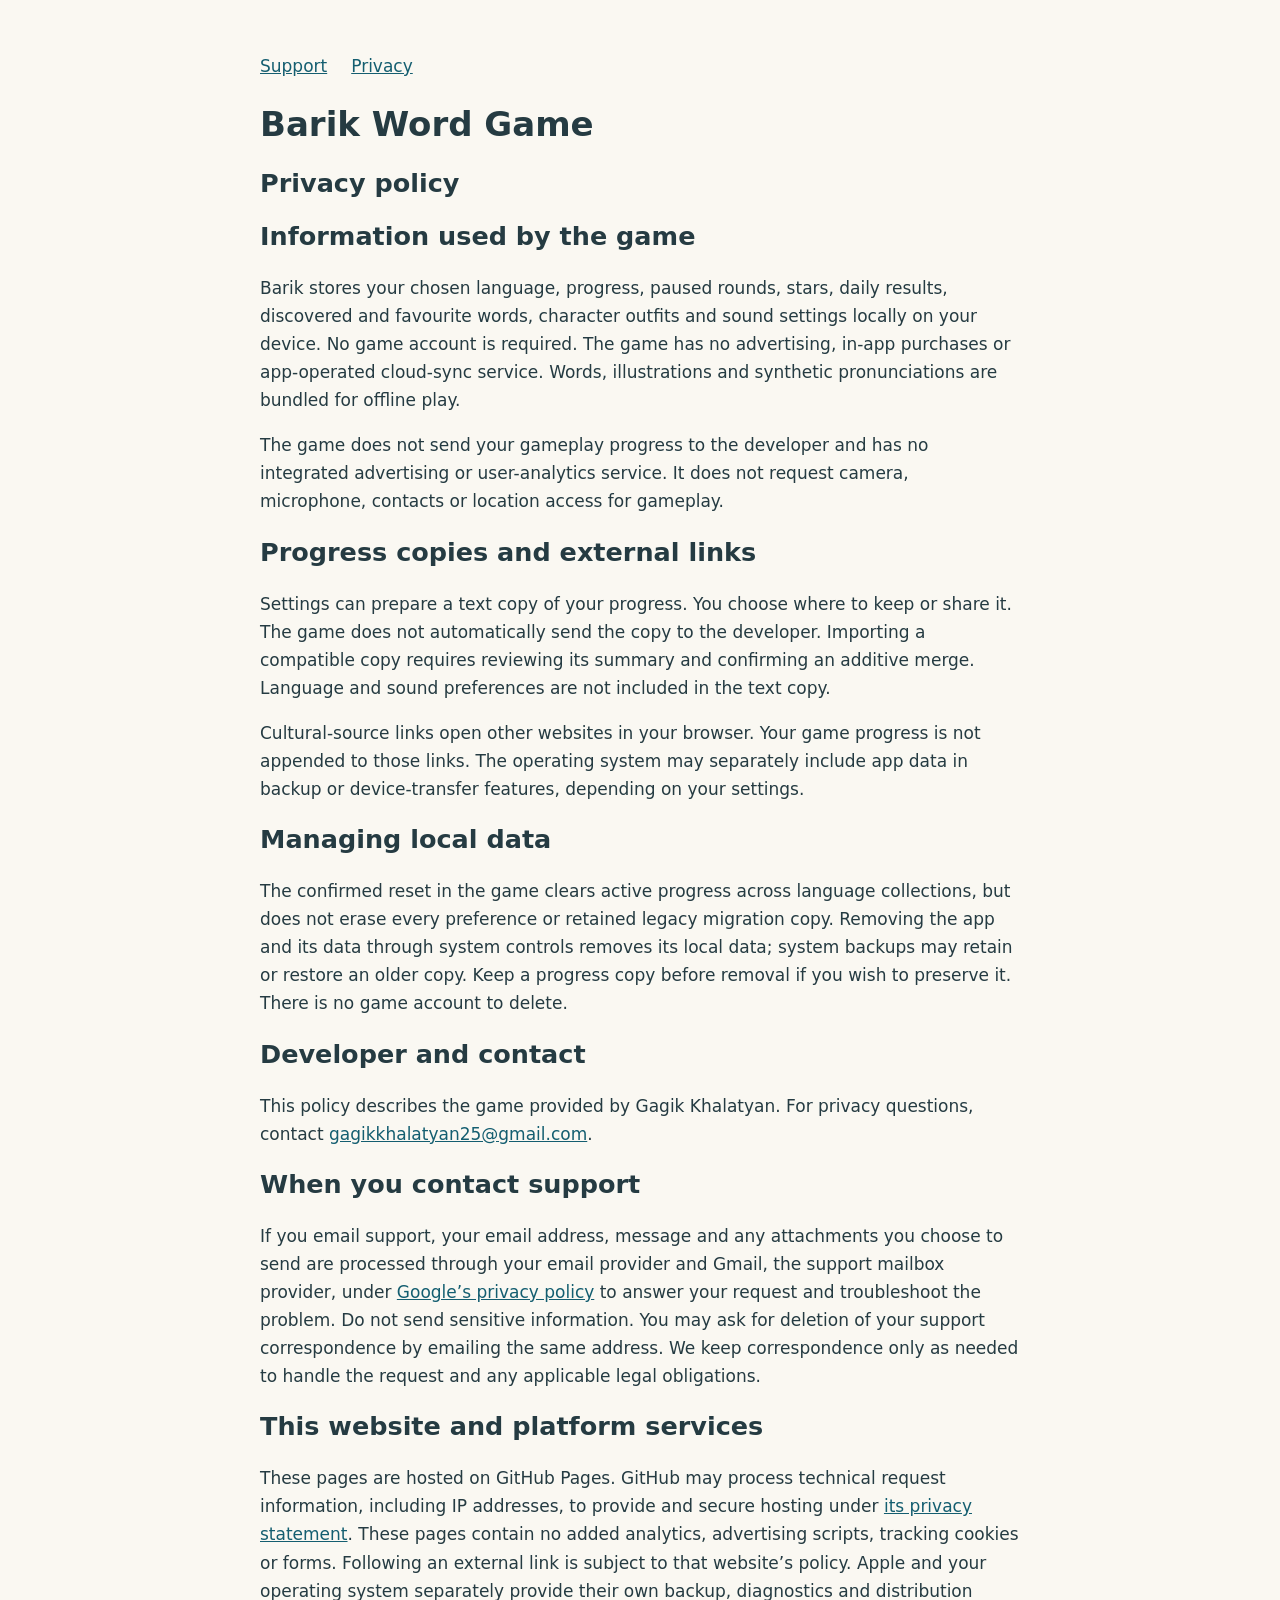
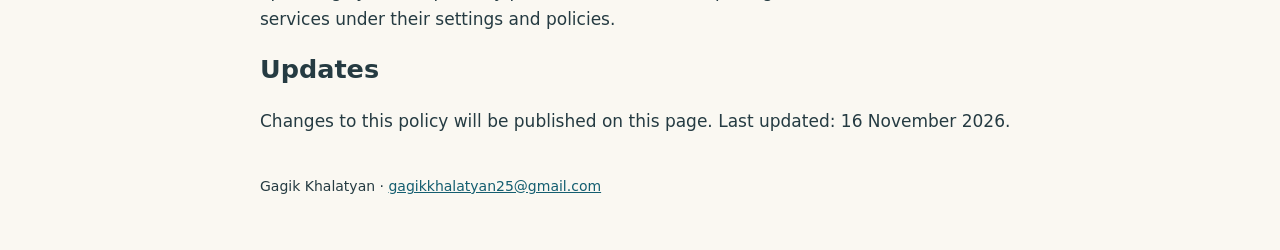
==== barik/privacy/index.html @ 53551c38 "Publish app-specific support and privacy pages" ====
<!doctype html>
<html lang="en"><head><meta charset="utf-8"><meta name="viewport" content="width=device-width,initial-scale=1"><title>Barik Word Game — Privacy</title><style>body{max-width:760px;margin:32px auto;padding:20px;font:17px/1.65 system-ui;color:#253b42;background:#faf8f2}h1,h2{line-height:1.25}a{color:#145e70}footer{margin-top:40px;font-size:14px}nav{display:flex;gap:24px;flex-wrap:wrap}</style></head><body><nav><a href="https://gagik1710.github.io/echo-garden-support/barik/support/">Support</a><a href="https://gagik1710.github.io/echo-garden-support/barik/privacy/">Privacy</a></nav><h1>Barik Word Game</h1><h2>Privacy policy</h2><h2>Information used by the game</h2><p>Barik stores your chosen language, progress, paused rounds, stars, daily results, discovered and favourite words, character outfits and sound settings locally on your device. No game account is required. The game has no advertising, in-app purchases or app-operated cloud-sync service. Words, illustrations and synthetic pronunciations are bundled for offline play.</p><p>The game does not send your gameplay progress to the developer and has no integrated advertising or user-analytics service. It does not request camera, microphone, contacts or location access for gameplay.</p><h2>Progress copies and external links</h2><p>Settings can prepare a text copy of your progress. You choose where to keep or share it. The game does not automatically send the copy to the developer. Importing a compatible copy requires reviewing its summary and confirming an additive merge. Language and sound preferences are not included in the text copy.</p><p>Cultural-source links open other websites in your browser. Your game progress is not appended to those links. The operating system may separately include app data in backup or device-transfer features, depending on your settings.</p><h2>Managing local data</h2><p>The confirmed reset in the game clears active progress across language collections, but does not erase every preference or retained legacy migration copy. Removing the app and its data through system controls removes its local data; system backups may retain or restore an older copy. Keep a progress copy before removal if you wish to preserve it. There is no game account to delete.</p><h2>Developer and contact</h2><p>This policy describes the game provided by Gagik Khalatyan. For privacy questions, contact <a href="mailto:gagikkhalatyan25@gmail.com">gagikkhalatyan25@gmail.com</a>.</p><h2>When you contact support</h2><p>If you email support, your email address, message and any attachments you choose to send are processed through your email provider and Gmail, the support mailbox provider, under <a href="https://policies.google.com/privacy">Google’s privacy policy</a> to answer your request and troubleshoot the problem. Do not send sensitive information. You may ask for deletion of your support correspondence by emailing the same address. We keep correspondence only as needed to handle the request and any applicable legal obligations.</p><h2>This website and platform services</h2><p>These pages are hosted on GitHub Pages. GitHub may process technical request information, including IP addresses, to provide and secure hosting under <a href="https://docs.github.com/en/site-policy/privacy-policies/github-general-privacy-statement">its privacy statement</a>. These pages contain no added analytics, advertising scripts, tracking cookies or forms. Following an external link is subject to that website’s policy. Apple and your operating system separately provide their own backup, diagnostics and distribution services under their settings and policies.</p><h2>Updates</h2><p>Changes to this policy will be published on this page. Last updated: 16 November 2026.</p><footer>Gagik Khalatyan · <a href="mailto:gagikkhalatyan25@gmail.com">gagikkhalatyan25@gmail.com</a></footer></body></html>
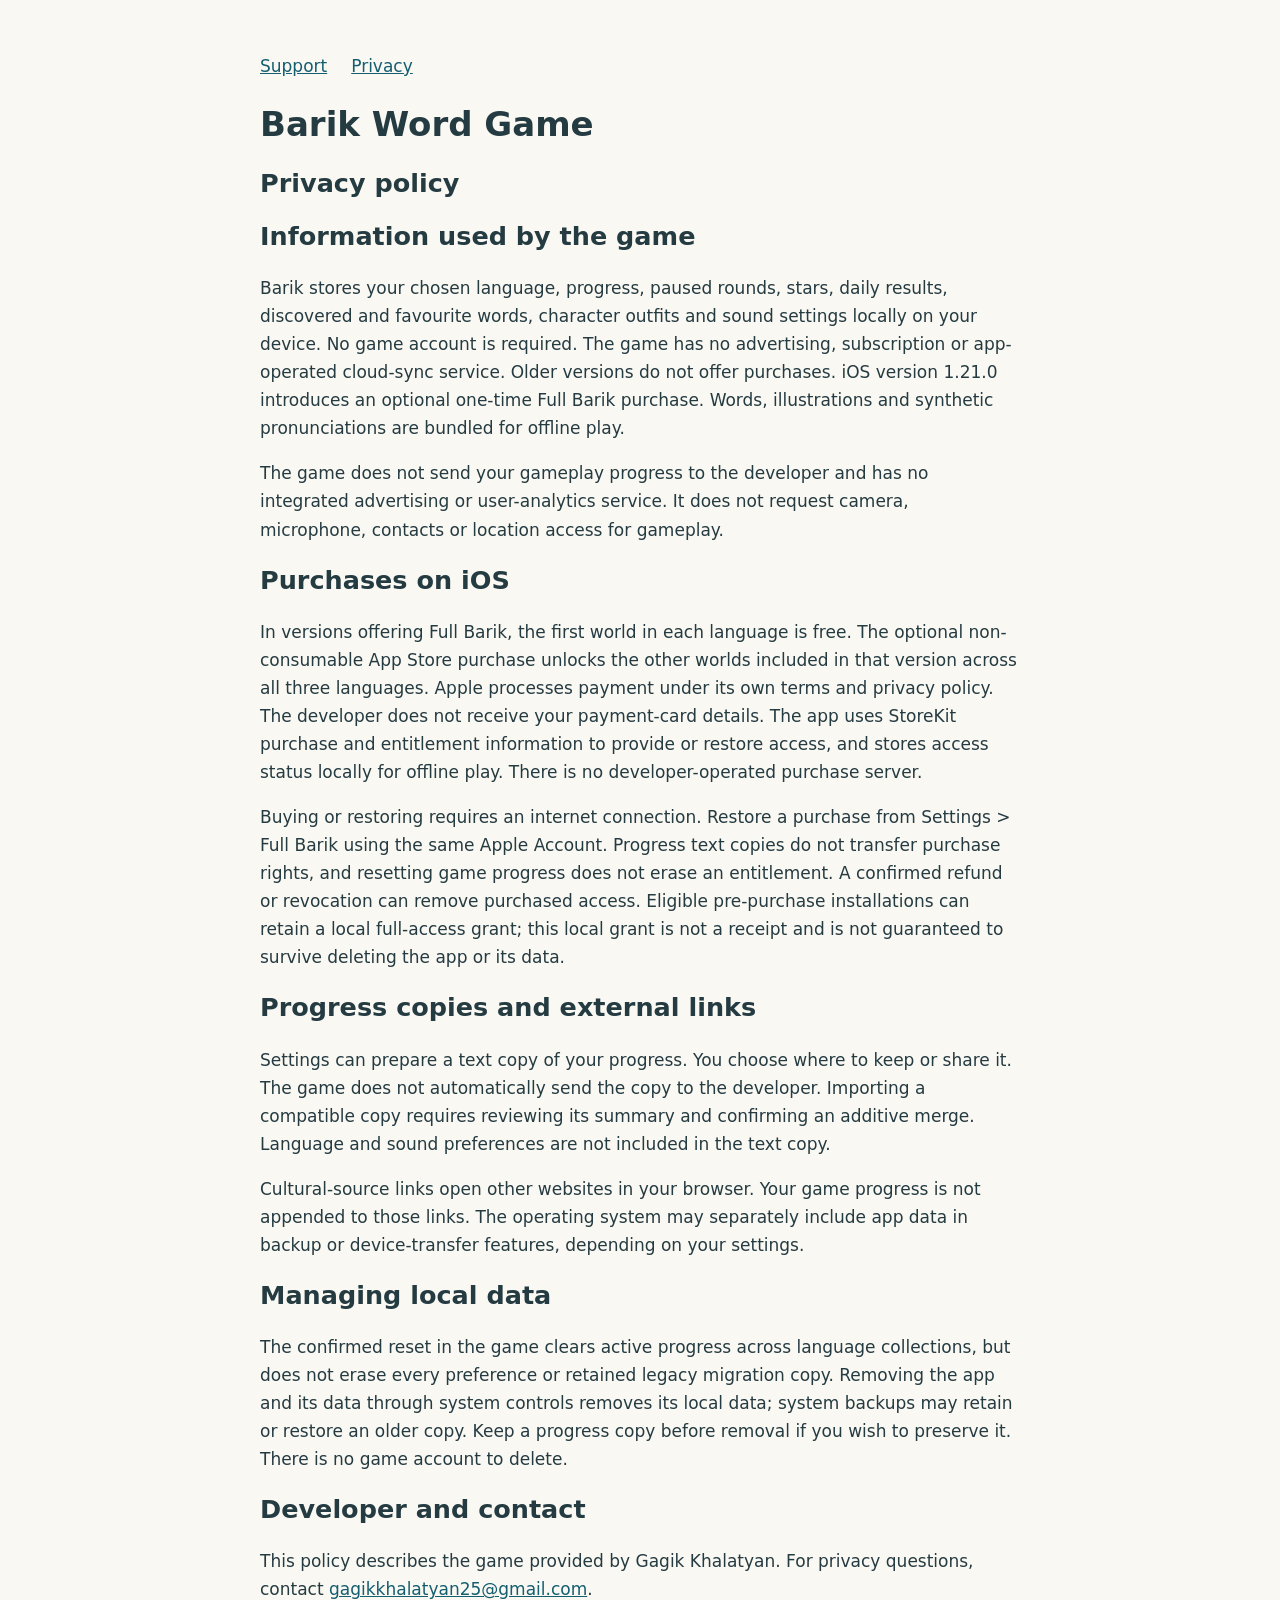
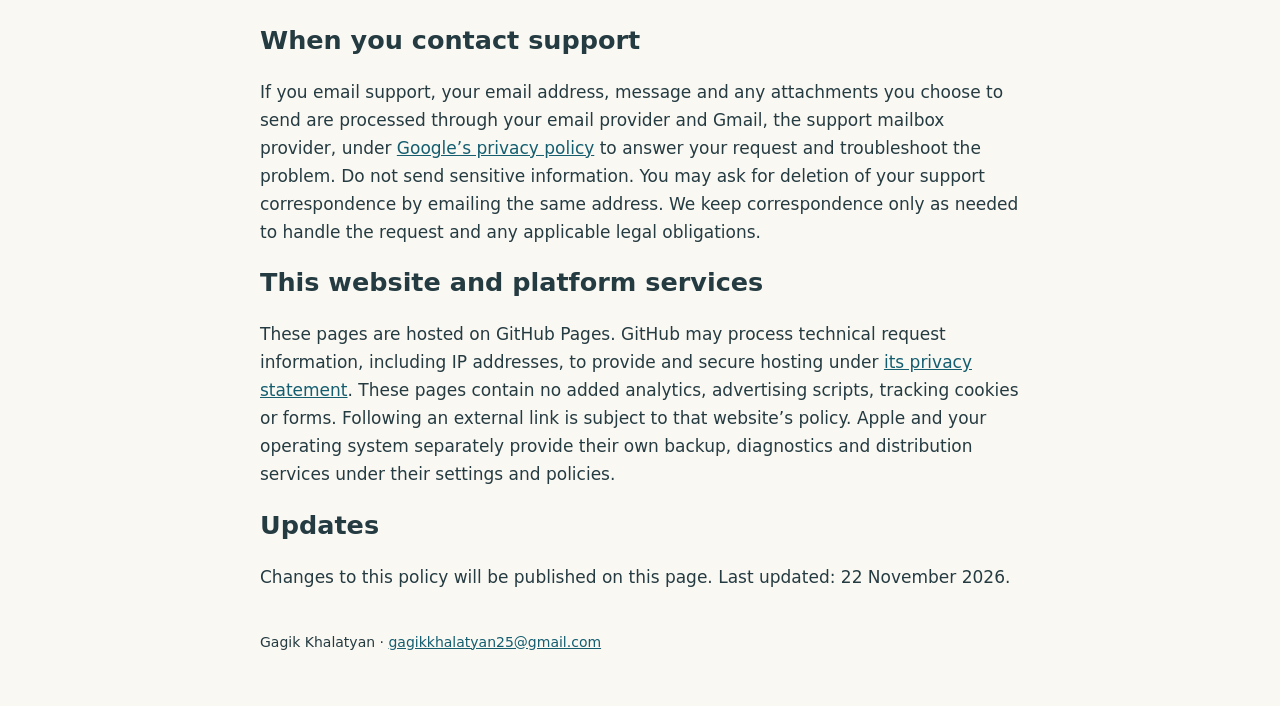
==== commit e15cd0c9: "Describe optional Barik iOS full-game purchase and local entitlements" ====
--- a/barik/privacy/index.html
+++ b/barik/privacy/index.html
@@ -1,2 +1,2 @@
 <!doctype html>
-<html lang="en"><head><meta charset="utf-8"><meta name="viewport" content="width=device-width,initial-scale=1"><title>Barik Word Game — Privacy</title><style>body{max-width:760px;margin:32px auto;padding:20px;font:17px/1.65 system-ui;color:#253b42;background:#faf8f2}h1,h2{line-height:1.25}a{color:#145e70}footer{margin-top:40px;font-size:14px}nav{display:flex;gap:24px;flex-wrap:wrap}</style></head><body><nav><a href="https://gagik1710.github.io/echo-garden-support/barik/support/">Support</a><a href="https://gagik1710.github.io/echo-garden-support/barik/privacy/">Privacy</a></nav><h1>Barik Word Game</h1><h2>Privacy policy</h2><h2>Information used by the game</h2><p>Barik stores your chosen language, progress, paused rounds, stars, daily results, discovered and favourite words, character outfits and sound settings locally on your device. No game account is required. The game has no advertising, in-app purchases or app-operated cloud-sync service. Words, illustrations and synthetic pronunciations are bundled for offline play.</p><p>The game does not send your gameplay progress to the developer and has no integrated advertising or user-analytics service. It does not request camera, microphone, contacts or location access for gameplay.</p><h2>Progress copies and external links</h2><p>Settings can prepare a text copy of your progress. You choose where to keep or share it. The game does not automatically send the copy to the developer. Importing a compatible copy requires reviewing its summary and confirming an additive merge. Language and sound preferences are not included in the text copy.</p><p>Cultural-source links open other websites in your browser. Your game progress is not appended to those links. The operating system may separately include app data in backup or device-transfer features, depending on your settings.</p><h2>Managing local data</h2><p>The confirmed reset in the game clears active progress across language collections, but does not erase every preference or retained legacy migration copy. Removing the app and its data through system controls removes its local data; system backups may retain or restore an older copy. Keep a progress copy before removal if you wish to preserve it. There is no game account to delete.</p><h2>Developer and contact</h2><p>This policy describes the game provided by Gagik Khalatyan. For privacy questions, contact <a href="mailto:gagikkhalatyan25@gmail.com">gagikkhalatyan25@gmail.com</a>.</p><h2>When you contact support</h2><p>If you email support, your email address, message and any attachments you choose to send are processed through your email provider and Gmail, the support mailbox provider, under <a href="https://policies.google.com/privacy">Google’s privacy policy</a> to answer your request and troubleshoot the problem. Do not send sensitive information. You may ask for deletion of your support correspondence by emailing the same address. We keep correspondence only as needed to handle the request and any applicable legal obligations.</p><h2>This website and platform services</h2><p>These pages are hosted on GitHub Pages. GitHub may process technical request information, including IP addresses, to provide and secure hosting under <a href="https://docs.github.com/en/site-policy/privacy-policies/github-general-privacy-statement">its privacy statement</a>. These pages contain no added analytics, advertising scripts, tracking cookies or forms. Following an external link is subject to that website’s policy. Apple and your operating system separately provide their own backup, diagnostics and distribution services under their settings and policies.</p><h2>Updates</h2><p>Changes to this policy will be published on this page. Last updated: 16 November 2026.</p><footer>Gagik Khalatyan · <a href="mailto:gagikkhalatyan25@gmail.com">gagikkhalatyan25@gmail.com</a></footer></body></html>
+<html lang="en"><head><meta charset="utf-8"><meta name="viewport" content="width=device-width,initial-scale=1"><title>Barik Word Game — Privacy</title><style>body{max-width:760px;margin:32px auto;padding:20px;font:17px/1.65 system-ui;color:#253b42;background:#faf8f2}h1,h2{line-height:1.25}a{color:#145e70}footer{margin-top:40px;font-size:14px}nav{display:flex;gap:24px;flex-wrap:wrap}</style></head><body><nav><a href="https://gagik1710.github.io/echo-garden-support/barik/support/">Support</a><a href="https://gagik1710.github.io/echo-garden-support/barik/privacy/">Privacy</a></nav><h1>Barik Word Game</h1><h2>Privacy policy</h2><h2>Information used by the game</h2><p>Barik stores your chosen language, progress, paused rounds, stars, daily results, discovered and favourite words, character outfits and sound settings locally on your device. No game account is required. The game has no advertising, subscription or app-operated cloud-sync service. Older versions do not offer purchases. iOS version 1.21.0 introduces an optional one-time Full Barik purchase. Words, illustrations and synthetic pronunciations are bundled for offline play.</p><p>The game does not send your gameplay progress to the developer and has no integrated advertising or user-analytics service. It does not request camera, microphone, contacts or location access for gameplay.</p><h2>Purchases on iOS</h2><p>In versions offering Full Barik, the first world in each language is free. The optional non-consumable App Store purchase unlocks the other worlds included in that version across all three languages. Apple processes payment under its own terms and privacy policy. The developer does not receive your payment-card details. The app uses StoreKit purchase and entitlement information to provide or restore access, and stores access status locally for offline play. There is no developer-operated purchase server.</p><p>Buying or restoring requires an internet connection. Restore a purchase from Settings &gt; Full Barik using the same Apple Account. Progress text copies do not transfer purchase rights, and resetting game progress does not erase an entitlement. A confirmed refund or revocation can remove purchased access. Eligible pre-purchase installations can retain a local full-access grant; this local grant is not a receipt and is not guaranteed to survive deleting the app or its data.</p><h2>Progress copies and external links</h2><p>Settings can prepare a text copy of your progress. You choose where to keep or share it. The game does not automatically send the copy to the developer. Importing a compatible copy requires reviewing its summary and confirming an additive merge. Language and sound preferences are not included in the text copy.</p><p>Cultural-source links open other websites in your browser. Your game progress is not appended to those links. The operating system may separately include app data in backup or device-transfer features, depending on your settings.</p><h2>Managing local data</h2><p>The confirmed reset in the game clears active progress across language collections, but does not erase every preference or retained legacy migration copy. Removing the app and its data through system controls removes its local data; system backups may retain or restore an older copy. Keep a progress copy before removal if you wish to preserve it. There is no game account to delete.</p><h2>Developer and contact</h2><p>This policy describes the game provided by Gagik Khalatyan. For privacy questions, contact <a href="mailto:gagikkhalatyan25@gmail.com">gagikkhalatyan25@gmail.com</a>.</p><h2>When you contact support</h2><p>If you email support, your email address, message and any attachments you choose to send are processed through your email provider and Gmail, the support mailbox provider, under <a href="https://policies.google.com/privacy">Google’s privacy policy</a> to answer your request and troubleshoot the problem. Do not send sensitive information. You may ask for deletion of your support correspondence by emailing the same address. We keep correspondence only as needed to handle the request and any applicable legal obligations.</p><h2>This website and platform services</h2><p>These pages are hosted on GitHub Pages. GitHub may process technical request information, including IP addresses, to provide and secure hosting under <a href="https://docs.github.com/en/site-policy/privacy-policies/github-general-privacy-statement">its privacy statement</a>. These pages contain no added analytics, advertising scripts, tracking cookies or forms. Following an external link is subject to that website’s policy. Apple and your operating system separately provide their own backup, diagnostics and distribution services under their settings and policies.</p><h2>Updates</h2><p>Changes to this policy will be published on this page. Last updated: 22 November 2026.</p><footer>Gagik Khalatyan · <a href="mailto:gagikkhalatyan25@gmail.com">gagikkhalatyan25@gmail.com</a></footer></body></html>
